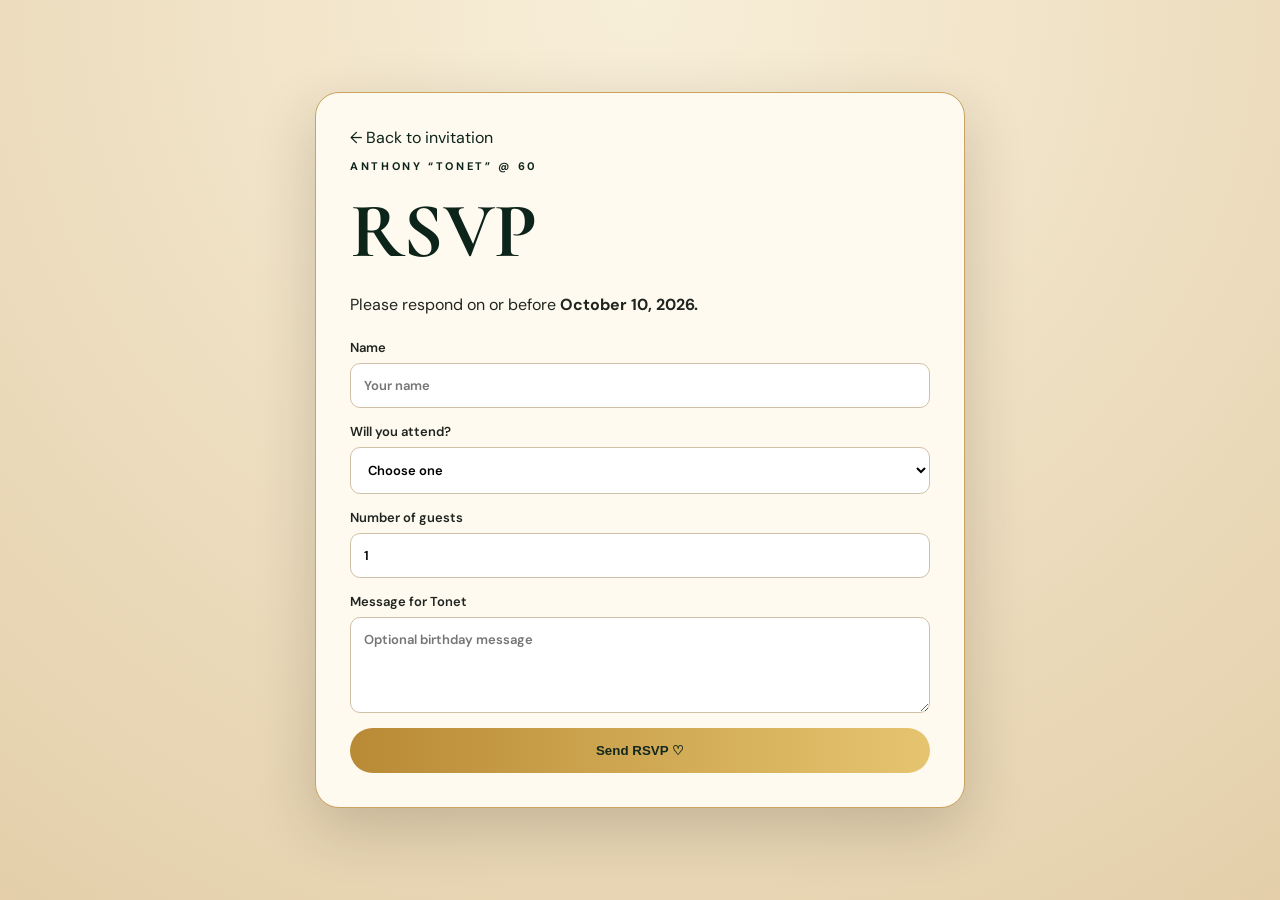
==== rsvp.html @ 2d627fd9 "Add files via upload" ====
<!doctype html>
<html lang="en">
<head>
<meta charset="utf-8">
<meta name="viewport" content="width=device-width,initial-scale=1">
<title>RSVP — Tonet @ 60</title>
<link rel="preconnect" href="https://fonts.googleapis.com">
<link rel="preconnect" href="https://fonts.gstatic.com" crossorigin>
<link href="https://fonts.googleapis.com/css2?family=Cormorant+Garamond:wght@600;700&family=DM+Sans:wght@400;500;600&family=Great+Vibes&display=swap" rel="stylesheet">
<link rel="stylesheet" href="styles.css">
</head>
<body class="rsvp-page">
  <div class="rsvp-card">
    <a class="back" href="index.html">← Back to invitation</a>
    <p class="eyebrow dark">ANTHONY “TONET” @ 60</p>
    <h1 class="rsvp-title">RSVP</h1>
    <p>Please respond on or before <b>October 10, 2026.</b></p>
    <form name="tonet-rsvp" method="POST" data-netlify="true" netlify-honeypot="bot-field" action="thank-you.html">
      <p class="hidden-field"><label>Don’t fill this out: <input name="bot-field"></label></p>
      <input type="hidden" name="form-name" value="tonet-rsvp">
      <label>Name<input required name="name" placeholder="Your name"></label>
      <label>Will you attend?
        <select required name="attendance">
          <option value="">Choose one</option>
          <option>Yes, I’ll be there</option>
          <option>Sorry, I can’t make it</option>
        </select>
      </label>
      <label>Number of guests<input type="number" name="guests" min="1" max="20" value="1"></label>
      <label>Message for Tonet<textarea name="message" rows="4" placeholder="Optional birthday message"></textarea></label>
      <button class="btn gold full" type="submit">Send RSVP ♡</button>
    </form>
  </div>
</body>
</html>
---- styles.css ----
:root{--green:#0d241a;--green2:#183c2b;--gold:#c69a45;--gold2:#e6c97e;--cream:#f8f0df;--paper:#fffaf0;--ink:#20241f}
*{box-sizing:border-box}html{scroll-behavior:smooth}body{margin:0;background:var(--cream);color:var(--ink);font-family:"DM Sans",sans-serif}
.topbar{position:sticky;top:0;z-index:50;height:64px;background:rgba(10,31,22,.97);display:flex;align-items:center;padding:0 4vw;gap:24px;border-bottom:1px solid #c69a4566;backdrop-filter:blur(10px)}
.brand{font-family:"Great Vibes",cursive;font-size:31px;color:#fff;text-decoration:none}.brand span{color:var(--gold2)}
.topbar nav{display:flex;gap:23px;margin-left:auto}.topbar nav a{color:#fff;text-decoration:none;text-transform:uppercase;font-size:11px;letter-spacing:.15em}
.music-btn{border:1px solid var(--gold);background:transparent;color:#fff;border-radius:999px;padding:8px 14px;cursor:pointer}
#ytWrap{position:fixed;left:-9999px;top:-9999px;width:1px;height:1px;overflow:hidden}
.hero{min-height:calc(100svh - 64px);display:grid;grid-template-columns:48% 52%;background:radial-gradient(circle at 72% 22%,#fffdf8 0,#f4ead5 50%,#dbc69f 100%);overflow:hidden}
.hero-photo{min-height:calc(100svh - 64px);position:relative;background:#17291f}.hero-photo img{width:100%;height:100%;object-fit:cover;object-position:center 18%;display:block}.hero-photo:after{content:"";position:absolute;inset:0;box-shadow:inset -55px 0 70px #f4ead4}
.hero-copy{display:flex;flex-direction:column;justify-content:center;align-items:center;text-align:center;padding:55px 5vw}.eyebrow{font-size:11px;letter-spacing:.24em;font-weight:700}.eyebrow.dark{color:var(--green)}
h1,h2{font-family:"Cormorant Garamond",serif;margin:0}.hero-copy h1{font-size:clamp(62px,8vw,112px);line-height:.79;text-transform:uppercase}.hero-copy h1 em{font-style:normal;color:var(--green)}
.turns{font-family:"Cormorant Garamond";font-size:28px;letter-spacing:.16em;text-transform:uppercase}.turns span{display:block;font-size:clamp(145px,20vw,260px);line-height:.72;color:var(--gold);letter-spacing:-.06em}
.tag{max-width:560px;font-family:"Cormorant Garamond";font-size:23px}.script{font-family:"Great Vibes",cursive;font-size:31px}
.gold-band{display:flex;align-items:center;justify-content:center;gap:28px;background:linear-gradient(100deg,#b98b36,#eccb82,#b98834);padding:34px 7vw}.gold60{font-family:"Cormorant Garamond";font-size:96px}.gold-band h2{font-size:40px}
.countdown-section{text-align:center;background:var(--green);color:#fff;padding:34px 20px}.countdown{display:flex;gap:12px;justify-content:center;flex-wrap:wrap;margin-top:18px}.countdown div{width:118px;padding:17px;border:1px solid var(--gold);border-radius:14px;background:#173a2a}.countdown b{display:block;font-family:"Cormorant Garamond";font-size:46px}.countdown span{font-size:11px;text-transform:uppercase;letter-spacing:.12em}
.section{padding:78px 7vw}.details{background:var(--paper)}.heading{text-align:center;max-width:780px;margin:0 auto 38px}.heading h2{font-size:clamp(43px,6vw,74px);line-height:.94;margin-top:8px}.heading p{font-size:17px}.light{color:#fff}
.detail-grid{display:grid;grid-template-columns:repeat(4,1fr);gap:12px;max-width:1100px;margin:auto}.detail-grid article{background:#fff;border:1px solid #d6c3a0;border-radius:16px;padding:27px 16px;text-align:center;display:flex;flex-direction:column;gap:7px}.detail-grid .featured{background:var(--green);color:#fff}.icon{font-size:31px}.detail-grid b{font-size:13px;letter-spacing:.12em}.detail-grid span{font-family:"Cormorant Garamond";font-size:23px}.detail-grid small{font-size:11px}
.venue{background:linear-gradient(180deg,#173a2a,#0b261b)}.venue-grid{max-width:1060px;margin:auto;display:grid;grid-template-columns:1fr 1fr;gap:10px}.venue-grid img{width:100%;height:255px;object-fit:cover;border:7px solid #f8efdc}.venue-grid .big{grid-column:1/-1;height:390px}.buttons{display:flex;justify-content:center;gap:12px;flex-wrap:wrap;margin-top:28px}.btn{display:inline-block;text-decoration:none;border:none;border-radius:999px;padding:15px 24px;font-weight:700;cursor:pointer}.gold{background:linear-gradient(90deg,#b98a35,#e6c570);color:#12271d}.outline{border:1px solid #e0c47e;color:#fff;background:transparent}
.dress{background:linear-gradient(125deg,#fffaf0,#eadaba)}.swatches{display:flex;justify-content:center;gap:15px}.swatches i{width:62px;height:62px;border-radius:50%;border:1px solid #0002;box-shadow:0 5px 15px #0001}.swatches i:nth-child(1){background:#fff}.swatches i:nth-child(2){background:#f6edda}.swatches i:nth-child(3){background:#e3d1b5}.swatches i:nth-child(4){background:#ddc79d}.swatches i:nth-child(5){background:#c8cfb0}
.gallery{background:#0b251b;color:#fff}.photo-grid{max-width:1150px;margin:auto;display:grid;grid-template-columns:repeat(5,1fr);gap:12px}.photo-grid figure{margin:0;background:#f8f0df;padding:7px;color:#14241b}.photo-grid img{width:100%;aspect-ratio:4/5;object-fit:cover;object-position:center top;display:block}
.music-section{display:flex;justify-content:center;align-items:center;gap:45px;background:linear-gradient(120deg,#0c1712,#193727);color:#fff}.vinyl{width:230px;aspect-ratio:1;border-radius:50%;background:repeating-radial-gradient(circle,#111 0 6px,#222 7px 11px);display:grid;place-items:center}.vinyl span{width:76px;height:76px;border-radius:50%;background:var(--gold);display:grid;place-items:center;color:#153023;font:700 38px "Cormorant Garamond"}.music-copy{max-width:520px}.music-copy h2{font-size:62px}
.rsvp{text-align:center;background:#fff8ea}.rsvp-link{font-size:18px;padding:17px 34px}
.rsvp-page{min-height:100vh;background:radial-gradient(circle at top,#f8efd9,#e4cfaa);display:grid;place-items:center;padding:30px}.rsvp-card{width:min(100%,650px);background:#fffaf0;border:1px solid #caa35e;border-radius:24px;padding:34px;box-shadow:0 20px 60px #2b241433}.rsvp-card .back{color:var(--green);text-decoration:none}.rsvp-title{font-size:78px;color:var(--green);margin:10px 0}.rsvp-card form{display:grid;gap:15px;margin-top:24px}.rsvp-card label{display:grid;text-align:left;gap:7px;font-size:13px;font-weight:600}.rsvp-card input,.rsvp-card select,.rsvp-card textarea{padding:13px;border:1px solid #cfc1a7;border-radius:10px;background:#fff;font:inherit}.full{width:100%}
footer{text-align:center;background:#092117;color:#fff;padding:55px 20px}.footer60{font:700 100px "Cormorant Garamond";color:var(--gold);line-height:1}footer p{font-size:11px;letter-spacing:.15em}.thanks{min-height:100vh;display:grid;place-items:center;background:#10271d;color:#fff;text-align:center;padding:25px}
@media(max-width:900px){.photo-grid{grid-template-columns:repeat(2,1fr)}}
@media(max-width:760px){.topbar nav{display:none}.music-btn{margin-left:auto}.hero{grid-template-columns:1fr;min-height:auto}.hero-photo{height:58svh;min-height:470px}.hero-photo img{object-position:center 14%}.hero-photo:after{box-shadow:inset 0 -55px 65px #f4ead4}.hero-copy{padding:42px 22px 55px}.detail-grid{grid-template-columns:1fr 1fr}.venue-grid .big{height:270px}.venue-grid img{height:180px}.music-section{flex-direction:column;text-align:center}.gold-band{padding:25px}.gold60{font-size:74px}.gold-band h2{font-size:30px}}
@media(max-width:430px){.detail-grid{grid-template-columns:1fr}.venue-grid{grid-template-columns:1fr}.venue-grid .big{grid-column:auto}.photo-grid{grid-template-columns:1fr}.countdown div{width:78px}.countdown b{font-size:34px}.swatches i{width:47px;height:47px}}

.hidden-field{position:absolute!important;overflow:hidden!important;clip:rect(0 0 0 0)!important;height:1px!important;width:1px!important;margin:-1px!important;padding:0!important;border:0!important}

.music-divider{display:flex;align-items:center;justify-content:center;gap:12px;width:min(86%,420px);margin:12px 0 4px}
.music-divider span{height:1px;flex:1;background:linear-gradient(90deg,transparent,var(--gold),transparent)}
.music-divider b{font-family:"Cormorant Garamond",serif;font-size:28px;color:var(--gold);font-weight:600}
.gold-copy{text-align:center;max-width:820px;margin:auto}
.gold-copy h2{font-size:clamp(36px,5vw,58px);margin:5px 0 6px}
.gold-copy small{font-size:11px;letter-spacing:.22em;font-weight:700}
.birthday-note{font-family:"Cormorant Garamond",serif;font-size:21px;margin:6px 0 10px}
.mama{color:inherit;font-weight:700;letter-spacing:.04em}
.footer-line{font-size:12px!important;letter-spacing:.18em!important;font-weight:700;margin-top:18px}
.footer-small{font-size:10px!important;letter-spacing:.12em!important;opacity:.8}
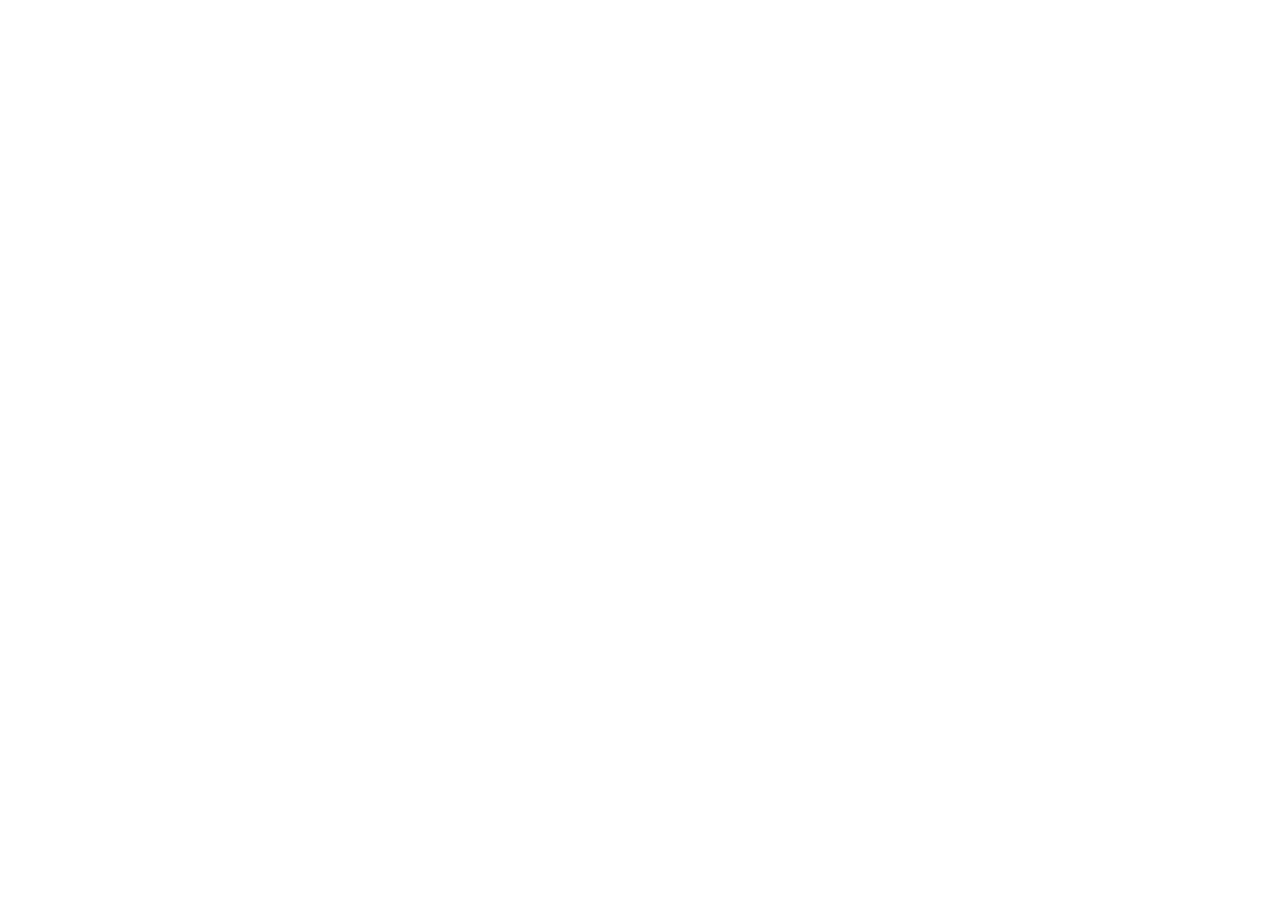
==== commit ae2c1fed: "Add files via upload" ====
--- a/rsvp.html
+++ b/rsvp.html
@@ -3,33 +3,11 @@
 <head>
 <meta charset="utf-8">
 <meta name="viewport" content="width=device-width,initial-scale=1">
+<meta http-equiv="refresh" content="0; url=https://docs.google.com/forms/d/e/1FAIpQLSfmCzmLQqq_zwwNUrqkfT5-4FlaHea_TCkQKBRfBctlofJh5Q/viewform?usp=publish-editor">
 <title>RSVP — Tonet @ 60</title>
-<link rel="preconnect" href="https://fonts.googleapis.com">
-<link rel="preconnect" href="https://fonts.gstatic.com" crossorigin>
-<link href="https://fonts.googleapis.com/css2?family=Cormorant+Garamond:wght@600;700&family=DM+Sans:wght@400;500;600&family=Great+Vibes&display=swap" rel="stylesheet">
-<link rel="stylesheet" href="styles.css">
 </head>
-<body class="rsvp-page">
-  <div class="rsvp-card">
-    <a class="back" href="index.html">← Back to invitation</a>
-    <p class="eyebrow dark">ANTHONY “TONET” @ 60</p>
-    <h1 class="rsvp-title">RSVP</h1>
-    <p>Please respond on or before <b>October 10, 2026.</b></p>
-    <form name="tonet-rsvp" method="POST" data-netlify="true" netlify-honeypot="bot-field" action="thank-you.html">
-      <p class="hidden-field"><label>Don’t fill this out: <input name="bot-field"></label></p>
-      <input type="hidden" name="form-name" value="tonet-rsvp">
-      <label>Name<input required name="name" placeholder="Your name"></label>
-      <label>Will you attend?
-        <select required name="attendance">
-          <option value="">Choose one</option>
-          <option>Yes, I’ll be there</option>
-          <option>Sorry, I can’t make it</option>
-        </select>
-      </label>
-      <label>Number of guests<input type="number" name="guests" min="1" max="20" value="1"></label>
-      <label>Message for Tonet<textarea name="message" rows="4" placeholder="Optional birthday message"></textarea></label>
-      <button class="btn gold full" type="submit">Send RSVP ♡</button>
-    </form>
-  </div>
+<body>
+<p>Opening the RSVP form…</p>
+<p><a href="https://docs.google.com/forms/d/e/1FAIpQLSfmCzmLQqq_zwwNUrqkfT5-4FlaHea_TCkQKBRfBctlofJh5Q/viewform?usp=publish-editor">Tap here if it does not open automatically.</a></p>
 </body>
-</html>+</html>
